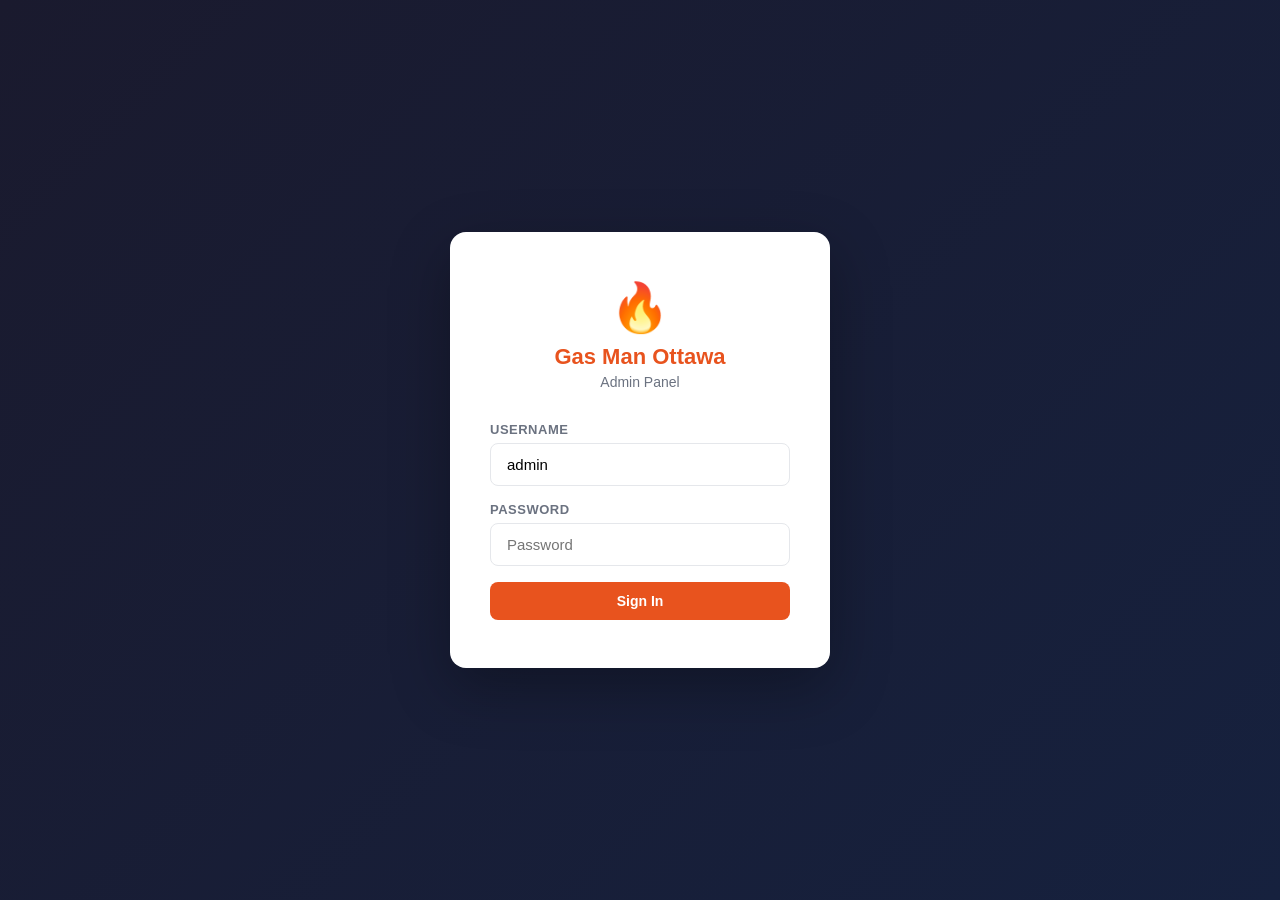
==== admin/index.html @ f8a0cac9 "Add delete button for individual conversation history entries Co-Authored-By: Claude Sonnet 4.6 <nor" ====
<!DOCTYPE html>
<html lang="en">
<head>
<meta charset="UTF-8">
<meta name="viewport" content="width=device-width, initial-scale=1.0">
<title>Gas Man Ottawa — Admin Panel</title>
<style>
  *, *::before, *::after { box-sizing: border-box; margin: 0; padding: 0; }
  :root {
    --orange: #E8531E;
    --orange-dark: #c94518;
    --bg: #f8f9fa;
    --sidebar: #1a1a2e;
    --sidebar-text: #c8c8d4;
    --white: #ffffff;
    --border: #e5e7eb;
    --text: #1a1a1a;
    --muted: #6b7280;
    --success: #22c55e;
    --danger: #ef4444;
    --warning: #f59e0b;
  }
  body { font-family: -apple-system, BlinkMacSystemFont, 'Segoe UI', Roboto, sans-serif; background: var(--bg); color: var(--text); min-height: 100vh; }

  /* Login */
  #login-screen {
    min-height: 100vh;
    display: flex;
    align-items: center;
    justify-content: center;
    background: linear-gradient(135deg, #1a1a2e 0%, #16213e 100%);
  }
  .login-box {
    background: white;
    border-radius: 16px;
    padding: 48px 40px;
    width: 380px;
    box-shadow: 0 20px 60px rgba(0,0,0,0.3);
    text-align: center;
  }
  .login-box .logo { font-size: 48px; margin-bottom: 8px; }
  .login-box h1 { font-size: 22px; font-weight: 700; color: var(--orange); margin-bottom: 4px; }
  .login-box p { color: var(--muted); font-size: 14px; margin-bottom: 32px; }
  .form-group { margin-bottom: 16px; text-align: left; }
  .form-group label { display: block; font-size: 13px; font-weight: 600; color: var(--muted); margin-bottom: 6px; text-transform: uppercase; letter-spacing: 0.5px; }
  .form-group input { width: 100%; padding: 12px 16px; border: 1.5px solid var(--border); border-radius: 8px; font-size: 15px; outline: none; transition: border-color 0.15s; }
  .form-group input:focus { border-color: var(--orange); }
  .btn { display: inline-flex; align-items: center; gap: 8px; padding: 11px 20px; border-radius: 8px; border: none; font-size: 14px; font-weight: 600; cursor: pointer; transition: background 0.15s, transform 0.1s; }
  .btn:active { transform: scale(0.97); }
  .btn-primary { background: var(--orange); color: white; }
  .btn-primary:hover { background: var(--orange-dark); }
  .btn-secondary { background: var(--bg); color: var(--text); border: 1.5px solid var(--border); }
  .btn-secondary:hover { background: var(--border); }
  .btn-danger { background: var(--danger); color: white; }
  .btn-danger:hover { background: #dc2626; }
  .btn-sm { padding: 7px 14px; font-size: 13px; }
  .btn-full { width: 100%; justify-content: center; }
  #login-error { color: var(--danger); font-size: 14px; margin-bottom: 16px; display: none; }

  /* App layout */
  #app { display: none; min-height: 100vh; }
  .layout { display: flex; min-height: 100vh; }

  /* Sidebar */
  .sidebar {
    width: 240px;
    background: var(--sidebar);
    display: flex;
    flex-direction: column;
    flex-shrink: 0;
    position: fixed;
    top: 0;
    left: 0;
    height: 100vh;
    z-index: 100;
  }
  .sidebar-logo {
    padding: 24px 20px 20px;
    border-bottom: 1px solid rgba(255,255,255,0.08);
  }
  .sidebar-logo h2 { color: var(--orange); font-size: 16px; font-weight: 700; }
  .sidebar-logo p { color: var(--sidebar-text); font-size: 12px; opacity: 0.7; margin-top: 2px; }
  .sidebar-nav { flex: 1; padding: 12px 0; overflow-y: auto; }
  .nav-item {
    display: flex;
    align-items: center;
    gap: 12px;
    padding: 12px 20px;
    color: var(--sidebar-text);
    cursor: pointer;
    transition: background 0.15s, color 0.15s;
    font-size: 14px;
    border-left: 3px solid transparent;
    position: relative;
  }
  .nav-item:hover { background: rgba(255,255,255,0.06); color: white; }
  .nav-item.active { background: rgba(232,83,30,0.15); color: white; border-left-color: var(--orange); }
  .nav-item .nav-icon { font-size: 18px; width: 20px; text-align: center; }
  .nav-badge {
    margin-left: auto;
    background: var(--danger);
    color: white;
    border-radius: 10px;
    padding: 2px 7px;
    font-size: 11px;
    font-weight: 700;
  }
  .sidebar-footer {
    padding: 16px 20px;
    border-top: 1px solid rgba(255,255,255,0.08);
  }
  .sidebar-footer button {
    background: none;
    border: 1.5px solid rgba(255,255,255,0.15);
    color: var(--sidebar-text);
    padding: 8px 16px;
    border-radius: 6px;
    cursor: pointer;
    font-size: 13px;
    width: 100%;
    transition: background 0.15s;
  }
  .sidebar-footer button:hover { background: rgba(255,255,255,0.08); }

  /* Main content */
  .main { margin-left: 240px; flex: 1; min-height: 100vh; }
  .topbar {
    background: white;
    border-bottom: 1px solid var(--border);
    padding: 0 32px;
    height: 64px;
    display: flex;
    align-items: center;
    position: sticky;
    top: 0;
    z-index: 50;
  }
  .topbar h1 { font-size: 20px; font-weight: 700; }
  .content { padding: 32px; }

  /* Cards */
  .card { background: white; border-radius: 12px; border: 1px solid var(--border); }
  .card-header { padding: 20px 24px; border-bottom: 1px solid var(--border); display: flex; align-items: center; justify-content: space-between; }
  .card-header h3 { font-size: 16px; font-weight: 700; }
  .card-body { padding: 24px; }

  /* Stats grid */
  .stats-grid { display: grid; grid-template-columns: repeat(auto-fit, minmax(180px, 1fr)); gap: 20px; margin-bottom: 32px; }
  .stat-card { background: white; border-radius: 12px; border: 1px solid var(--border); padding: 20px 24px; }
  .stat-card .stat-label { font-size: 12px; font-weight: 600; color: var(--muted); text-transform: uppercase; letter-spacing: 0.5px; }
  .stat-card .stat-value { font-size: 32px; font-weight: 800; color: var(--orange); margin: 8px 0 4px; }
  .stat-card .stat-sub { font-size: 12px; color: var(--muted); }

  /* Table */
  .table-wrap { overflow-x: auto; }
  table { width: 100%; border-collapse: collapse; font-size: 14px; }
  th { text-align: left; padding: 12px 16px; font-size: 12px; font-weight: 700; color: var(--muted); text-transform: uppercase; letter-spacing: 0.5px; border-bottom: 1px solid var(--border); background: #fafafa; }
  td { padding: 14px 16px; border-bottom: 1px solid var(--border); vertical-align: top; }
  tr:last-child td { border-bottom: none; }
  tr:hover td { background: #fafafa; }

  /* Badge */
  .badge { display: inline-block; padding: 3px 10px; border-radius: 20px; font-size: 12px; font-weight: 600; }
  .badge-new { background: #fef3c7; color: #92400e; }
  .badge-contacted { background: #dbeafe; color: #1e40af; }
  .badge-booked { background: #d1fae5; color: #065f46; }
  .badge-closed { background: #f3f4f6; color: #6b7280; }

  /* KB entries */
  .kb-grid { display: flex; flex-direction: column; gap: 12px; }
  .kb-entry {
    border: 1.5px solid var(--border);
    border-radius: 10px;
    padding: 16px 20px;
    transition: border-color 0.15s;
  }
  .kb-entry:hover { border-color: var(--orange); }
  .kb-entry-header { display: flex; align-items: center; gap: 12px; margin-bottom: 8px; }
  .kb-category { font-size: 11px; font-weight: 700; color: var(--orange); text-transform: uppercase; letter-spacing: 0.5px; background: #fff3ee; padding: 3px 9px; border-radius: 20px; }
  .kb-title { font-weight: 700; font-size: 15px; flex: 1; }
  .kb-content { font-size: 13px; color: var(--muted); line-height: 1.6; }
  .kb-actions { margin-top: 12px; display: flex; gap: 8px; }

  /* Modal */
  .modal-overlay {
    position: fixed; inset: 0;
    background: rgba(0,0,0,0.5);
    display: flex; align-items: center; justify-content: center;
    z-index: 1000;
    opacity: 0; pointer-events: none; transition: opacity 0.2s;
  }
  .modal-overlay.open { opacity: 1; pointer-events: all; }
  .modal {
    background: white;
    border-radius: 16px;
    width: 560px;
    max-width: calc(100vw - 32px);
    max-height: calc(100vh - 64px);
    overflow-y: auto;
    transform: translateY(20px) scale(0.97);
    transition: transform 0.25s cubic-bezier(0.34, 1.56, 0.64, 1);
  }
  .modal-overlay.open .modal { transform: translateY(0) scale(1); }
  .modal-header { padding: 24px 24px 0; display: flex; align-items: center; justify-content: space-between; }
  .modal-header h3 { font-size: 18px; font-weight: 700; }
  .modal-close { background: none; border: none; cursor: pointer; font-size: 24px; color: var(--muted); line-height: 1; }
  .modal-body { padding: 20px 24px 24px; }
  .form-row { margin-bottom: 20px; }
  .form-row label { display: block; font-size: 13px; font-weight: 600; color: var(--muted); margin-bottom: 6px; text-transform: uppercase; letter-spacing: 0.5px; }
  .form-row input, .form-row select, .form-row textarea {
    width: 100%;
    padding: 10px 14px;
    border: 1.5px solid var(--border);
    border-radius: 8px;
    font-size: 14px;
    outline: none;
    transition: border-color 0.15s;
    font-family: inherit;
  }
  .form-row input:focus, .form-row select:focus, .form-row textarea:focus { border-color: var(--orange); }
  .form-row textarea { resize: vertical; min-height: 120px; }
  .modal-footer { display: flex; justify-content: flex-end; gap: 10px; }

  /* Conversation detail */
  .conv-messages { display: flex; flex-direction: column; gap: 12px; }
  .conv-msg { max-width: 80%; padding: 10px 14px; border-radius: 14px; font-size: 14px; line-height: 1.5; }
  .conv-msg.user { background: var(--orange); color: white; align-self: flex-end; border-bottom-right-radius: 4px; }
  .conv-msg.assistant { background: #f4f4f5; color: #1a1a1a; align-self: flex-start; border-bottom-left-radius: 4px; }
  .conv-msg .conv-msg-time { font-size: 11px; opacity: 0.7; margin-top: 4px; }

  /* Filter bar */
  .filter-bar { display: flex; gap: 10px; align-items: center; flex-wrap: wrap; margin-bottom: 20px; }
  .filter-bar select { padding: 8px 14px; border: 1.5px solid var(--border); border-radius: 8px; font-size: 14px; outline: none; }
  .filter-bar select:focus { border-color: var(--orange); }

  /* Loading */
  .loading { display: flex; align-items: center; justify-content: center; padding: 48px; color: var(--muted); }
  .spinner { width: 28px; height: 28px; border: 3px solid var(--border); border-top-color: var(--orange); border-radius: 50%; animation: spin 0.7s linear infinite; margin-right: 12px; }
  @keyframes spin { to { transform: rotate(360deg); } }

  /* Empty state */
  .empty { text-align: center; padding: 48px 24px; color: var(--muted); }
  .empty .empty-icon { font-size: 40px; margin-bottom: 12px; }
  .empty p { font-size: 14px; }

  /* AI Instructions editor */
  #instructions-editor { width: 100%; min-height: 400px; font-family: 'Courier New', monospace; font-size: 13px; line-height: 1.6; resize: vertical; }

  /* Search */
  .search-input { padding: 9px 14px; border: 1.5px solid var(--border); border-radius: 8px; font-size: 14px; outline: none; width: 260px; }
  .search-input:focus { border-color: var(--orange); }

  /* Toast */
  #toast {
    position: fixed; bottom: 24px; left: 50%; transform: translateX(-50%) translateY(80px);
    background: #1a1a1a; color: white;
    padding: 12px 24px; border-radius: 8px;
    font-size: 14px; font-weight: 500;
    transition: transform 0.3s ease, opacity 0.3s;
    z-index: 9999;
    opacity: 0;
  }
  #toast.show { transform: translateX(-50%) translateY(0); opacity: 1; }
  #toast.success { background: #16a34a; }
  #toast.error { background: var(--danger); }

  /* Pagination */
  .pagination { display: flex; gap: 8px; align-items: center; justify-content: center; margin-top: 20px; }
  .pagination button { padding: 7px 14px; border: 1.5px solid var(--border); background: white; border-radius: 6px; cursor: pointer; font-size: 13px; }
  .pagination button:disabled { opacity: 0.4; cursor: default; }
  .pagination button.current { background: var(--orange); color: white; border-color: var(--orange); }
  .pagination span { font-size: 13px; color: var(--muted); }
</style>
</head>
<body>

<!-- Login -->
<div id="login-screen">
  <div class="login-box">
    <div class="logo">🔥</div>
    <h1>Gas Man Ottawa</h1>
    <p>Admin Panel</p>
    <div id="login-error">Invalid username or password</div>
    <div class="form-group">
      <label>Username</label>
      <input type="text" id="login-username" value="admin" autocomplete="username">
    </div>
    <div class="form-group">
      <label>Password</label>
      <input type="password" id="login-password" placeholder="Password" autocomplete="current-password">
    </div>
    <button class="btn btn-primary btn-full" onclick="doLogin()">Sign In</button>
  </div>
</div>

<!-- App -->
<div id="app">
  <div class="layout">
    <!-- Sidebar -->
    <nav class="sidebar">
      <div class="sidebar-logo">
        <h2>🔥 Gas Man Ottawa</h2>
        <p>Admin Panel</p>
      </div>
      <div class="sidebar-nav">
        <div class="nav-item active" data-section="dashboard" onclick="navigate('dashboard')">
          <span class="nav-icon">📊</span> Dashboard
        </div>
        <div class="nav-item" data-section="knowledge" onclick="navigate('knowledge')">
          <span class="nav-icon">📚</span> Knowledge Base
        </div>
        <div class="nav-item" data-section="instructions" onclick="navigate('instructions')">
          <span class="nav-icon">🤖</span> AI Instructions
        </div>
        <div class="nav-item" data-section="conversations" onclick="navigate('conversations')">
          <span class="nav-icon">💬</span> Conversations
        </div>
        <div class="nav-item" data-section="leads" onclick="navigate('leads')">
          <span class="nav-icon">👤</span> Leads
          <span class="nav-badge" id="leads-badge" style="display:none">0</span>
        </div>
      </div>
      <div class="sidebar-footer">
        <button onclick="doLogout()">Sign Out</button>
      </div>
    </nav>

    <!-- Main -->
    <div class="main">
      <div class="topbar">
        <h1 id="page-title">Dashboard</h1>
      </div>
      <div class="content" id="main-content">
        <div class="loading"><div class="spinner"></div> Loading...</div>
      </div>
    </div>
  </div>
</div>

<!-- Modal -->
<div class="modal-overlay" id="modal-overlay" onclick="closeModalOnOverlay(event)">
  <div class="modal" id="modal">
    <div class="modal-header">
      <h3 id="modal-title">Modal</h3>
      <button class="modal-close" onclick="closeModal()">×</button>
    </div>
    <div class="modal-body" id="modal-body"></div>
  </div>
</div>

<!-- Toast -->
<div id="toast"></div>

<script>
var API = '';  // same origin
var token = localStorage.getItem('gasman_token');
var currentSection = 'dashboard';
var currentPage = { conversations: 1, leads: 1 };

// ── Auth ──────────────────────────────────────────────────────────────────────

function doLogin() {
  var u = document.getElementById('login-username').value.trim();
  var p = document.getElementById('login-password').value;
  fetch(API + '/api/admin/login', {
    method: 'POST',
    headers: { 'Content-Type': 'application/json' },
    body: JSON.stringify({ username: u, password: p }),
  })
  .then(function(r) {
    if (!r.ok) throw new Error('bad');
    return r.json();
  })
  .then(function(d) {
    token = d.token;
    localStorage.setItem('gasman_token', token);
    showApp();
  })
  .catch(function() {
    document.getElementById('login-error').style.display = 'block';
  });
}

function doLogout() {
  token = null;
  localStorage.removeItem('gasman_token');
  document.getElementById('app').style.display = 'none';
  document.getElementById('login-screen').style.display = 'flex';
}

// ── API helpers ───────────────────────────────────────────────────────────────

function api(method, path, body) {
  return fetch(API + path, {
    method: method,
    headers: {
      'Content-Type': 'application/json',
      'Authorization': 'Bearer ' + token,
    },
    body: body ? JSON.stringify(body) : undefined,
  }).then(function(r) {
    if (r.status === 401) { doLogout(); throw new Error('Unauthorized'); }
    if (!r.ok) throw new Error('Request failed');
    return r.json();
  });
}

// ── Navigation ────────────────────────────────────────────────────────────────

function navigate(section) {
  currentSection = section;
  document.querySelectorAll('.nav-item').forEach(function(el) {
    el.classList.toggle('active', el.dataset.section === section);
  });
  var titles = {
    dashboard: 'Dashboard',
    knowledge: 'Knowledge Base',
    instructions: 'AI Instructions',
    conversations: 'Conversations',
    leads: 'Leads',
  };
  document.getElementById('page-title').textContent = titles[section] || section;
  var content = document.getElementById('main-content');
  content.innerHTML = '<div class="loading"><div class="spinner"></div> Loading...</div>';
  if (section === 'dashboard') loadDashboard();
  else if (section === 'knowledge') loadKnowledge();
  else if (section === 'instructions') loadInstructions();
  else if (section === 'conversations') loadConversations(1);
  else if (section === 'leads') loadLeads(1);
}

function showApp() {
  document.getElementById('login-screen').style.display = 'none';
  document.getElementById('app').style.display = 'block';
  loadUncontactedBadge();
  navigate('dashboard');
}

function loadUncontactedBadge() {
  api('GET', '/api/admin/stats').then(function(d) {
    var badge = document.getElementById('leads-badge');
    if (d.uncontacted_leads > 0) {
      badge.textContent = d.uncontacted_leads;
      badge.style.display = 'inline-block';
    } else {
      badge.style.display = 'none';
    }
  }).catch(function() {});
}

// ── Dashboard ─────────────────────────────────────────────────────────────────

function loadDashboard() {
  api('GET', '/api/admin/stats').then(function(d) {
    var content = document.getElementById('main-content');
    content.innerHTML = [
      '<div class="stats-grid">',
        statCard('💬', 'Total Conversations', d.total_conversations, "Today: " + d.today_conversations),
        statCard('👤', 'Total Leads', d.total_leads, "This week: " + d.this_week_leads),
        statCard('🔔', 'Uncontacted Leads', d.uncontacted_leads, 'Need follow-up'),
        statCard('📚', 'Knowledge Entries', d.knowledge_base_count, 'In knowledge base'),
        statCard('📅', 'This Month Leads', d.this_month_leads, 'Last 30 days'),
        statCard('💬', 'Today Conversations', d.today_conversations, 'Since midnight'),
      '</div>',
      '<div style="display:grid;grid-template-columns:1fr 1fr;gap:20px">',
        '<div class="card">',
          '<div class="card-header"><h3>Quick Actions</h3></div>',
          '<div class="card-body" style="display:flex;flex-direction:column;gap:12px">',
            '<button class="btn btn-primary" onclick="navigate(\'knowledge\')">📚 Manage Knowledge Base</button>',
            '<button class="btn btn-secondary" onclick="navigate(\'instructions\')">🤖 Edit AI Instructions</button>',
            '<button class="btn btn-secondary" onclick="navigate(\'leads\')">👤 View Leads</button>',
            '<button class="btn btn-secondary" onclick="window.open(\'/demo\',\'_blank\')">🔗 Open Chat Demo</button>',
          '</div>',
        '</div>',
        '<div class="card">',
          '<div class="card-header"><h3>Embed Widget</h3></div>',
          '<div class="card-body">',
            '<p style="font-size:13px;color:#6b7280;margin-bottom:12px">Add this to any page to embed the chat widget:</p>',
            '<code style="display:block;background:#f4f4f5;padding:12px;border-radius:8px;font-size:12px;word-break:break-all;">&lt;script src="' + location.origin + '/widget/gasman-chat.js"&gt;&lt;/script&gt;</code>',
            '<button class="btn btn-sm btn-secondary" style="margin-top:12px" onclick="copyEmbed()">📋 Copy</button>',
          '</div>',
        '</div>',
      '</div>',
    ].join('');
  }).catch(function() {
    document.getElementById('main-content').innerHTML = '<div class="empty"><div class="empty-icon">⚠️</div><p>Failed to load stats.</p></div>';
  });
}

function statCard(icon, label, value, sub) {
  return '<div class="stat-card"><div class="stat-label">' + icon + ' ' + label + '</div><div class="stat-value">' + value + '</div><div class="stat-sub">' + sub + '</div></div>';
}

function copyEmbed() {
  var code = '<script src="' + location.origin + '/widget/gasman-chat.js"><\/script>';
  navigator.clipboard.writeText(code).then(function() { toast('Copied!', 'success'); });
}

// ── Knowledge Base ────────────────────────────────────────────────────────────

var kbEntries = [];
var kbFilter = '';

function loadKnowledge() {
  api('GET', '/api/admin/knowledge-base').then(function(entries) {
    kbEntries = entries;
    renderKnowledge();
  }).catch(function() {
    document.getElementById('main-content').innerHTML = '<div class="empty"><div class="empty-icon">⚠️</div><p>Failed to load knowledge base.</p></div>';
  });
}

function renderKnowledge() {
  var filtered = kbEntries.filter(function(e) {
    if (!kbFilter) return true;
    var q = kbFilter.toLowerCase();
    return e.title.toLowerCase().includes(q) || e.content.toLowerCase().includes(q) || e.category.toLowerCase().includes(q);
  });

  var categories = {};
  filtered.forEach(function(e) {
    if (!categories[e.category]) categories[e.category] = [];
    categories[e.category].push(e);
  });

  var html = [
    '<div style="display:flex;justify-content:space-between;align-items:center;margin-bottom:24px">',
      '<div style="display:flex;gap:12px;align-items:center">',
        '<input class="search-input" placeholder="Search entries..." oninput="filterKB(this.value)" value="' + esc(kbFilter) + '">',
        '<span style="font-size:13px;color:#6b7280">' + filtered.length + ' entries</span>',
      '</div>',
      '<button class="btn btn-primary" onclick="openAddEntry()">+ Add Entry</button>',
    '</div>',
  ];

  if (filtered.length === 0) {
    html.push('<div class="empty"><div class="empty-icon">📭</div><p>No entries found.</p></div>');
  } else {
    Object.keys(categories).sort().forEach(function(cat) {
      html.push('<h3 style="font-size:14px;font-weight:700;color:#6b7280;text-transform:uppercase;letter-spacing:0.5px;margin:24px 0 12px">' + esc(cat) + ' (' + categories[cat].length + ')</h3>');
      html.push('<div class="kb-grid">');
      categories[cat].forEach(function(e) {
        html.push([
          '<div class="kb-entry" id="kb-' + e.id + '">',
            '<div class="kb-entry-header">',
              '<span class="kb-category">' + esc(e.category) + '</span>',
              '<span class="kb-title">' + esc(e.title) + '</span>',
            '</div>',
            '<div class="kb-content">' + esc(e.content).substring(0, 200) + (e.content.length > 200 ? '...' : '') + '</div>',
            '<div class="kb-actions">',
              '<button class="btn btn-sm btn-secondary" onclick="openEditEntry(' + JSON.stringify(e.id) + ')">✏️ Edit</button>',
              '<button class="btn btn-sm btn-danger" onclick="confirmDeleteEntry(' + JSON.stringify(e.id) + ', ' + JSON.stringify(e.title) + ')">🗑️ Delete</button>',
            '</div>',
          '</div>',
        ].join(''));
      });
      html.push('</div>');
    });
  }

  document.getElementById('main-content').innerHTML = html.join('');
}

function filterKB(val) {
  kbFilter = val;
  renderKnowledge();
}

function openAddEntry() {
  document.getElementById('modal-title').textContent = 'Add Knowledge Entry';
  document.getElementById('modal-body').innerHTML = kbForm({}, false);
  openModal();
}

function openEditEntry(id) {
  var entry = kbEntries.find(function(e) { return e.id === id; });
  if (!entry) return;
  document.getElementById('modal-title').textContent = 'Edit Knowledge Entry';
  document.getElementById('modal-body').innerHTML = kbForm(entry, true);
  openModal();
}

function kbForm(entry, isEdit) {
  var categories = ['Company Info','Service Areas','Furnaces','Air Conditioning','Heat Pumps','Water Heaters','Gas Piping','Gas Fireplaces','Smart Thermostats','Ventilation','Maintenance','Commercial','Emergency Procedures'];
  var catOptions = categories.map(function(c) {
    return '<option value="' + esc(c) + '"' + (entry.category === c ? ' selected' : '') + '>' + esc(c) + '</option>';
  }).join('');
  return [
    '<div class="form-row">',
      '<label>Category</label>',
      '<select id="kb-cat"><option value="">Select category...</option>' + catOptions + '</select>',
    '</div>',
    '<div class="form-row">',
      '<label>Title</label>',
      '<input type="text" id="kb-title" value="' + esc(entry.title || '') + '" placeholder="e.g. Furnace Installation Details">',
    '</div>',
    '<div class="form-row">',
      '<label>Content</label>',
      '<textarea id="kb-content" style="min-height:160px">' + esc(entry.content || '') + '</textarea>',
    '</div>',
    '<div class="modal-footer">',
      '<button class="btn btn-secondary" onclick="closeModal()">Cancel</button>',
      '<button class="btn btn-primary" onclick="saveKBEntry(' + (isEdit ? JSON.stringify(entry.id) : 'null') + ')">',
        isEdit ? 'Save Changes' : 'Add Entry',
      '</button>',
    '</div>',
  ].join('');
}

function saveKBEntry(id) {
  var category = document.getElementById('kb-cat').value.trim();
  var title = document.getElementById('kb-title').value.trim();
  var content = document.getElementById('kb-content').value.trim();
  if (!category || !title || !content) { toast('Please fill in all fields', 'error'); return; }

  var method = id ? 'PUT' : 'POST';
  var path = id ? '/api/admin/knowledge-base/' + id : '/api/admin/knowledge-base';

  api(method, path, { category: category, title: title, content: content })
    .then(function() {
      closeModal();
      toast(id ? 'Entry updated!' : 'Entry added!', 'success');
      loadKnowledge();
    })
    .catch(function() { toast('Failed to save entry', 'error'); });
}

function confirmDeleteEntry(id, title) {
  document.getElementById('modal-title').textContent = 'Delete Entry?';
  document.getElementById('modal-body').innerHTML = [
    '<p style="margin-bottom:24px">Are you sure you want to delete <strong>' + esc(title) + '</strong>? This will remove it from the knowledge base and Pinecone permanently.</p>',
    '<div class="modal-footer">',
      '<button class="btn btn-secondary" onclick="closeModal()">Cancel</button>',
      '<button class="btn btn-danger" onclick="deleteEntry(' + JSON.stringify(id) + ')">Delete</button>',
    '</div>',
  ].join('');
  openModal();
}

function deleteEntry(id) {
  api('DELETE', '/api/admin/knowledge-base/' + id)
    .then(function() {
      closeModal();
      toast('Entry deleted', 'success');
      loadKnowledge();
    })
    .catch(function() { toast('Failed to delete entry', 'error'); });
}

// ── AI Instructions ───────────────────────────────────────────────────────────

function loadInstructions() {
  api('GET', '/api/admin/instructions').then(function(d) {
    var updatedStr = d.updated_at ? new Date(d.updated_at).toLocaleString() : 'Never saved';
    document.getElementById('main-content').innerHTML = [
      '<div class="card">',
        '<div class="card-header">',
          '<div>',
            '<h3>System Prompt / AI Instructions</h3>',
            '<p style="font-size:12px;color:#6b7280;margin-top:4px">Last updated: ' + updatedStr + '</p>',
          '</div>',
          '<button class="btn btn-primary" onclick="saveInstructions()">💾 Save</button>',
        '</div>',
        '<div class="card-body">',
          '<p style="font-size:13px;color:#6b7280;margin-bottom:16px">This is the system prompt loaded on every chat request. It defines the bot\'s personality, rules, and behavior. Edit carefully — changes take effect immediately.</p>',
          '<textarea id="instructions-editor" class="form-row" style="width:100%;min-height:500px;font-family:monospace;font-size:13px;line-height:1.6;padding:16px;border:1.5px solid #e5e7eb;border-radius:8px;resize:vertical">' + esc(d.instructions) + '</textarea>',
        '</div>',
      '</div>',
    ].join('');
  }).catch(function() {
    document.getElementById('main-content').innerHTML = '<div class="empty"><div class="empty-icon">⚠️</div><p>Failed to load instructions.</p></div>';
  });
}

function saveInstructions() {
  var text = document.getElementById('instructions-editor').value.trim();
  if (!text) { toast('Instructions cannot be empty', 'error'); return; }
  api('PUT', '/api/admin/instructions', { instructions: text })
    .then(function() { toast('Instructions saved!', 'success'); loadInstructions(); })
    .catch(function() { toast('Failed to save', 'error'); });
}

// ── Conversations ─────────────────────────────────────────────────────────────

function loadConversations(page) {
  currentPage.conversations = page;
  api('GET', '/api/admin/conversations?page=' + page + '&limit=20').then(function(d) {
    var html = [
      '<div class="filter-bar" style="justify-content:flex-end">',
        '<span style="font-size:13px;color:#6b7280">' + d.total + ' total conversations</span>',
      '</div>',
      '<div class="card">',
        '<div class="table-wrap">',
          '<table>',
            '<thead><tr><th>Started</th><th>Preview</th><th>Messages</th><th>Flagged</th><th>Actions</th></tr></thead>',
            '<tbody>',
    ];
    if (d.conversations.length === 0) {
      html.push('<tr><td colspan="5"><div class="empty"><div class="empty-icon">💬</div><p>No conversations yet.</p></div></td></tr>');
    }
    d.conversations.forEach(function(c) {
      html.push([
        '<tr>',
          '<td style="white-space:nowrap;font-size:13px">' + new Date(c.started_at).toLocaleString() + '</td>',
          '<td style="max-width:300px;font-size:13px">' + esc(c.preview || '(empty)') + '</td>',
          '<td>' + c.message_count + '</td>',
          '<td>' + (c.flagged ? '⭐' : '') + '</td>',
          '<td style="white-space:nowrap">',
            '<button class="btn btn-sm btn-secondary" style="margin-right:6px" onclick="viewConversation(' + JSON.stringify(c.id) + ')">View</button>',
            '<button class="btn btn-sm btn-danger" onclick="confirmDeleteConversation(' + JSON.stringify(c.id) + ')">Delete</button>',
          '</td>',
        '</tr>',
      ].join(''));
    });
    html.push('</tbody></table></div></div>');

    var totalPages = Math.ceil(d.total / 20);
    if (totalPages > 1) {
      html.push(pagination(page, totalPages, 'loadConversations'));
    }

    document.getElementById('main-content').innerHTML = html.join('');
  }).catch(function() {
    document.getElementById('main-content').innerHTML = '<div class="empty"><div class="empty-icon">⚠️</div><p>Failed to load conversations.</p></div>';
  });
}

function viewConversation(id) {
  api('GET', '/api/admin/conversations/' + id).then(function(c) {
    var msgsHtml = c.messages.map(function(m) {
      return '<div class="conv-msg ' + m.role + '">' + esc(m.content).replace(/\n/g, '<br>') + '<div class="conv-msg-time">' + new Date(m.timestamp).toLocaleTimeString() + '</div></div>';
    }).join('');

    document.getElementById('modal-title').textContent = 'Conversation';
    document.getElementById('modal-body').innerHTML = [
      '<div style="font-size:12px;color:#6b7280;margin-bottom:16px">',
        'Started: ' + new Date(c.started_at).toLocaleString() + ' · ' + c.message_count + ' messages',
      '</div>',
      '<div class="conv-messages" style="max-height:400px;overflow-y:auto;padding:8px 0">' + (msgsHtml || '<p style="color:#6b7280">Empty conversation</p>') + '</div>',
      '<div class="modal-footer" style="margin-top:16px">',
        '<button class="btn btn-secondary" onclick="toggleFlag(' + JSON.stringify(c.id) + ')">',
          c.flagged ? '⭐ Unflag' : '☆ Flag',
        '</button>',
        '<button class="btn btn-secondary" onclick="closeModal()">Close</button>',
      '</div>',
    ].join('');
    openModal();
  }).catch(function() { toast('Failed to load conversation', 'error'); });
}

function toggleFlag(id) {
  api('PUT', '/api/admin/conversations/' + id + '/flag')
    .then(function() { closeModal(); toast('Updated!', 'success'); loadConversations(currentPage.conversations); })
    .catch(function() { toast('Failed', 'error'); });
}

function confirmDeleteConversation(id) {
  document.getElementById('modal-title').textContent = 'Delete Conversation?';
  document.getElementById('modal-body').innerHTML = [
    '<p style="margin-bottom:24px">Are you sure you want to permanently delete this conversation and all its messages? This cannot be undone.</p>',
    '<div class="modal-footer">',
      '<button class="btn btn-secondary" onclick="closeModal()">Cancel</button>',
      '<button class="btn btn-danger" onclick="deleteConversation(' + JSON.stringify(id) + ')">Delete</button>',
    '</div>',
  ].join('');
  openModal();
}

function deleteConversation(id) {
  api('DELETE', '/api/admin/conversations/' + id)
    .then(function() { closeModal(); toast('Conversation deleted', 'success'); loadConversations(currentPage.conversations); })
    .catch(function() { toast('Failed to delete', 'error'); });
}

// ── Leads ─────────────────────────────────────────────────────────────────────

var leadsStatusFilter = '';

function loadLeads(page) {
  currentPage.leads = page;
  var qs = '?page=' + page + '&limit=20' + (leadsStatusFilter ? '&status=' + leadsStatusFilter : '');
  api('GET', '/api/admin/leads' + qs).then(function(d) {
    var html = [
      '<div class="filter-bar">',
        '<select onchange="filterLeads(this.value)">',
          '<option value="">All Statuses</option>',
          ['new','contacted','booked','closed'].map(function(s) {
            return '<option value="' + s + '"' + (leadsStatusFilter === s ? ' selected' : '') + '>' + s.charAt(0).toUpperCase() + s.slice(1) + '</option>';
          }).join(''),
        '</select>',
        '<span style="font-size:13px;color:#6b7280">' + d.total + ' leads</span>',
      '</div>',
      '<div class="card">',
        '<div class="table-wrap">',
          '<table>',
            '<thead><tr><th>Name</th><th>Phone</th><th>Service</th><th>Status</th><th>Date</th><th>Actions</th></tr></thead>',
            '<tbody>',
    ];
    if (d.leads.length === 0) {
      html.push('<tr><td colspan="6"><div class="empty"><div class="empty-icon">👤</div><p>No leads yet.</p></div></td></tr>');
    }
    d.leads.forEach(function(l) {
      html.push([
        '<tr>',
          '<td><strong>' + esc(l.name) + '</strong>' + (l.email ? '<br><span style="font-size:12px;color:#6b7280">' + esc(l.email) + '</span>' : '') + '</td>',
          '<td><a href="tel:' + esc(l.phone) + '" style="color:var(--orange)">' + esc(l.phone) + '</a></td>',
          '<td style="font-size:13px">' + esc(l.service_needed || '—') + '</td>',
          '<td><span class="badge badge-' + l.status + '">' + l.status + '</span></td>',
          '<td style="font-size:12px;white-space:nowrap">' + new Date(l.created_at).toLocaleDateString() + '</td>',
          '<td>',
            '<select style="padding:5px 8px;border:1.5px solid #e5e7eb;border-radius:6px;font-size:12px" onchange="updateLeadStatus(' + l.id + ', this.value)">',
              ['new','contacted','booked','closed'].map(function(s) {
                return '<option value="' + s + '"' + (l.status === s ? ' selected' : '') + '>' + s + '</option>';
              }).join(''),
            '</select>',
          '</td>',
        '</tr>',
      ].join(''));
    });
    html.push('</tbody></table></div></div>');

    var totalPages = Math.ceil(d.total / 20);
    if (totalPages > 1) html.push(pagination(page, totalPages, 'loadLeads'));

    document.getElementById('main-content').innerHTML = html.join('');
  }).catch(function() {
    document.getElementById('main-content').innerHTML = '<div class="empty"><div class="empty-icon">⚠️</div><p>Failed to load leads.</p></div>';
  });
}

function filterLeads(status) {
  leadsStatusFilter = status;
  loadLeads(1);
}

function updateLeadStatus(id, status) {
  api('PUT', '/api/admin/leads/' + id, { status: status })
    .then(function() { toast('Status updated', 'success'); loadUncontactedBadge(); })
    .catch(function() { toast('Failed to update', 'error'); });
}

// ── UI Helpers ────────────────────────────────────────────────────────────────

function openModal() {
  document.getElementById('modal-overlay').classList.add('open');
}

function closeModal() {
  document.getElementById('modal-overlay').classList.remove('open');
}

function closeModalOnOverlay(e) {
  if (e.target === document.getElementById('modal-overlay')) closeModal();
}

function pagination(current, total, fn) {
  var html = ['<div class="pagination">'];
  html.push('<button ' + (current <= 1 ? 'disabled' : '') + ' onclick="' + fn + '(' + (current - 1) + ')">← Prev</button>');
  html.push('<span>Page ' + current + ' of ' + total + '</span>');
  html.push('<button ' + (current >= total ? 'disabled' : '') + ' onclick="' + fn + '(' + (current + 1) + ')">Next →</button>');
  html.push('</div>');
  return html.join('');
}

function toast(msg, type) {
  var el = document.getElementById('toast');
  el.textContent = msg;
  el.className = 'show ' + (type || '');
  setTimeout(function() { el.className = ''; }, 3000);
}

function esc(str) {
  return String(str || '').replace(/&/g,'&amp;').replace(/</g,'&lt;').replace(/>/g,'&gt;').replace(/"/g,'&quot;');
}

// ── Boot ──────────────────────────────────────────────────────────────────────

document.addEventListener('keydown', function(e) {
  if (e.key === 'Escape') closeModal();
});

document.getElementById('login-password').addEventListener('keydown', function(e) {
  if (e.key === 'Enter') doLogin();
});

if (token) {
  showApp();
} else {
  document.getElementById('login-screen').style.display = 'flex';
}
</script>
</body>
</html>
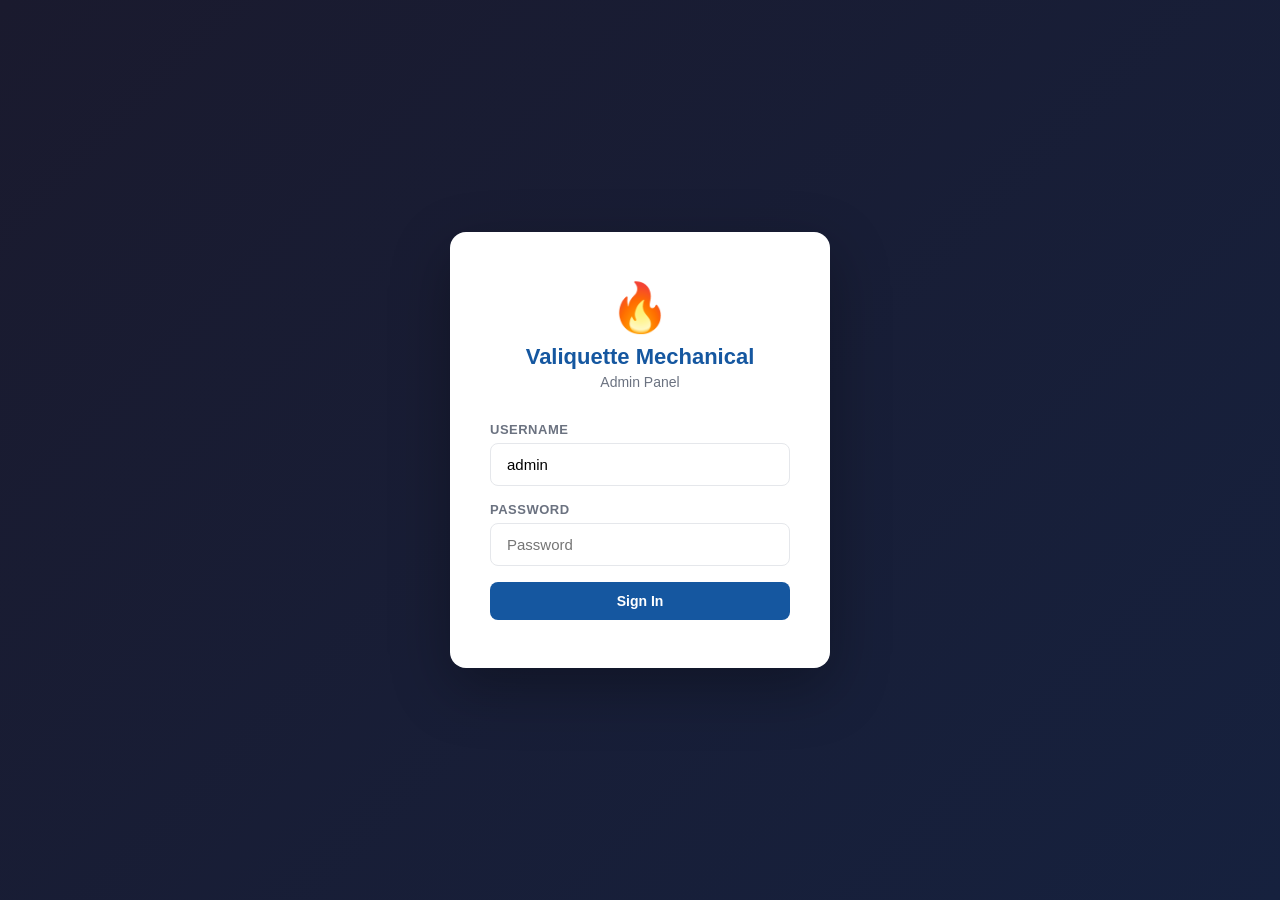
==== commit b109d1e9: "Repurpose from Gas Man Ottawa to Valiquette Mechanical - Rebrand all UI: blue (#1557A0) replacing or" ====
--- a/admin/index.html
+++ b/admin/index.html
@@ -3,12 +3,12 @@
 <head>
 <meta charset="UTF-8">
 <meta name="viewport" content="width=device-width, initial-scale=1.0">
-<title>Gas Man Ottawa — Admin Panel</title>
+<title>Valiquette Mechanical — Admin Panel</title>
 <style>
   *, *::before, *::after { box-sizing: border-box; margin: 0; padding: 0; }
   :root {
-    --orange: #E8531E;
-    --orange-dark: #c94518;
+    --blue: #1557A0;
+    --blue-dark: #0e3d7a;
     --bg: #f8f9fa;
     --sidebar: #1a1a2e;
     --sidebar-text: #c8c8d4;
@@ -39,16 +39,16 @@
     text-align: center;
   }
   .login-box .logo { font-size: 48px; margin-bottom: 8px; }
-  .login-box h1 { font-size: 22px; font-weight: 700; color: var(--orange); margin-bottom: 4px; }
+  .login-box h1 { font-size: 22px; font-weight: 700; color: var(--blue); margin-bottom: 4px; }
   .login-box p { color: var(--muted); font-size: 14px; margin-bottom: 32px; }
   .form-group { margin-bottom: 16px; text-align: left; }
   .form-group label { display: block; font-size: 13px; font-weight: 600; color: var(--muted); margin-bottom: 6px; text-transform: uppercase; letter-spacing: 0.5px; }
   .form-group input { width: 100%; padding: 12px 16px; border: 1.5px solid var(--border); border-radius: 8px; font-size: 15px; outline: none; transition: border-color 0.15s; }
-  .form-group input:focus { border-color: var(--orange); }
+  .form-group input:focus { border-color: var(--blue); }
   .btn { display: inline-flex; align-items: center; gap: 8px; padding: 11px 20px; border-radius: 8px; border: none; font-size: 14px; font-weight: 600; cursor: pointer; transition: background 0.15s, transform 0.1s; }
   .btn:active { transform: scale(0.97); }
-  .btn-primary { background: var(--orange); color: white; }
-  .btn-primary:hover { background: var(--orange-dark); }
+  .btn-primary { background: var(--blue); color: white; }
+  .btn-primary:hover { background: var(--blue-dark); }
   .btn-secondary { background: var(--bg); color: var(--text); border: 1.5px solid var(--border); }
   .btn-secondary:hover { background: var(--border); }
   .btn-danger { background: var(--danger); color: white; }
@@ -78,7 +78,7 @@
     padding: 24px 20px 20px;
     border-bottom: 1px solid rgba(255,255,255,0.08);
   }
-  .sidebar-logo h2 { color: var(--orange); font-size: 16px; font-weight: 700; }
+  .sidebar-logo h2 { color: var(--blue); font-size: 16px; font-weight: 700; }
   .sidebar-logo p { color: var(--sidebar-text); font-size: 12px; opacity: 0.7; margin-top: 2px; }
   .sidebar-nav { flex: 1; padding: 12px 0; overflow-y: auto; }
   .nav-item {
@@ -94,7 +94,7 @@
     position: relative;
   }
   .nav-item:hover { background: rgba(255,255,255,0.06); color: white; }
-  .nav-item.active { background: rgba(232,83,30,0.15); color: white; border-left-color: var(--orange); }
+  .nav-item.active { background: rgba(21,87,160,0.15); color: white; border-left-color: var(--blue); }
   .nav-item .nav-icon { font-size: 18px; width: 20px; text-align: center; }
   .nav-badge {
     margin-left: auto;
@@ -148,7 +148,7 @@
   .stats-grid { display: grid; grid-template-columns: repeat(auto-fit, minmax(180px, 1fr)); gap: 20px; margin-bottom: 32px; }
   .stat-card { background: white; border-radius: 12px; border: 1px solid var(--border); padding: 20px 24px; }
   .stat-card .stat-label { font-size: 12px; font-weight: 600; color: var(--muted); text-transform: uppercase; letter-spacing: 0.5px; }
-  .stat-card .stat-value { font-size: 32px; font-weight: 800; color: var(--orange); margin: 8px 0 4px; }
+  .stat-card .stat-value { font-size: 32px; font-weight: 800; color: var(--blue); margin: 8px 0 4px; }
   .stat-card .stat-sub { font-size: 12px; color: var(--muted); }
 
   /* Table */
@@ -174,9 +174,9 @@
     padding: 16px 20px;
     transition: border-color 0.15s;
   }
-  .kb-entry:hover { border-color: var(--orange); }
+  .kb-entry:hover { border-color: var(--blue); }
   .kb-entry-header { display: flex; align-items: center; gap: 12px; margin-bottom: 8px; }
-  .kb-category { font-size: 11px; font-weight: 700; color: var(--orange); text-transform: uppercase; letter-spacing: 0.5px; background: #fff3ee; padding: 3px 9px; border-radius: 20px; }
+  .kb-category { font-size: 11px; font-weight: 700; color: var(--blue); text-transform: uppercase; letter-spacing: 0.5px; background: #eff6ff; padding: 3px 9px; border-radius: 20px; }
   .kb-title { font-weight: 700; font-size: 15px; flex: 1; }
   .kb-content { font-size: 13px; color: var(--muted); line-height: 1.6; }
   .kb-actions { margin-top: 12px; display: flex; gap: 8px; }
@@ -217,25 +217,25 @@
     transition: border-color 0.15s;
     font-family: inherit;
   }
-  .form-row input:focus, .form-row select:focus, .form-row textarea:focus { border-color: var(--orange); }
+  .form-row input:focus, .form-row select:focus, .form-row textarea:focus { border-color: var(--blue); }
   .form-row textarea { resize: vertical; min-height: 120px; }
   .modal-footer { display: flex; justify-content: flex-end; gap: 10px; }
 
   /* Conversation detail */
   .conv-messages { display: flex; flex-direction: column; gap: 12px; }
   .conv-msg { max-width: 80%; padding: 10px 14px; border-radius: 14px; font-size: 14px; line-height: 1.5; }
-  .conv-msg.user { background: var(--orange); color: white; align-self: flex-end; border-bottom-right-radius: 4px; }
+  .conv-msg.user { background: var(--blue); color: white; align-self: flex-end; border-bottom-right-radius: 4px; }
   .conv-msg.assistant { background: #f4f4f5; color: #1a1a1a; align-self: flex-start; border-bottom-left-radius: 4px; }
   .conv-msg .conv-msg-time { font-size: 11px; opacity: 0.7; margin-top: 4px; }
 
   /* Filter bar */
   .filter-bar { display: flex; gap: 10px; align-items: center; flex-wrap: wrap; margin-bottom: 20px; }
   .filter-bar select { padding: 8px 14px; border: 1.5px solid var(--border); border-radius: 8px; font-size: 14px; outline: none; }
-  .filter-bar select:focus { border-color: var(--orange); }
+  .filter-bar select:focus { border-color: var(--blue); }
 
   /* Loading */
   .loading { display: flex; align-items: center; justify-content: center; padding: 48px; color: var(--muted); }
-  .spinner { width: 28px; height: 28px; border: 3px solid var(--border); border-top-color: var(--orange); border-radius: 50%; animation: spin 0.7s linear infinite; margin-right: 12px; }
+  .spinner { width: 28px; height: 28px; border: 3px solid var(--border); border-top-color: var(--blue); border-radius: 50%; animation: spin 0.7s linear infinite; margin-right: 12px; }
   @keyframes spin { to { transform: rotate(360deg); } }
 
   /* Empty state */
@@ -248,7 +248,7 @@
 
   /* Search */
   .search-input { padding: 9px 14px; border: 1.5px solid var(--border); border-radius: 8px; font-size: 14px; outline: none; width: 260px; }
-  .search-input:focus { border-color: var(--orange); }
+  .search-input:focus { border-color: var(--blue); }
 
   /* Toast */
   #toast {
@@ -268,7 +268,7 @@
   .pagination { display: flex; gap: 8px; align-items: center; justify-content: center; margin-top: 20px; }
   .pagination button { padding: 7px 14px; border: 1.5px solid var(--border); background: white; border-radius: 6px; cursor: pointer; font-size: 13px; }
   .pagination button:disabled { opacity: 0.4; cursor: default; }
-  .pagination button.current { background: var(--orange); color: white; border-color: var(--orange); }
+  .pagination button.current { background: var(--blue); color: white; border-color: var(--blue); }
   .pagination span { font-size: 13px; color: var(--muted); }
 </style>
 </head>
@@ -278,7 +278,7 @@
 <div id="login-screen">
   <div class="login-box">
     <div class="logo">🔥</div>
-    <h1>Gas Man Ottawa</h1>
+    <h1>Valiquette Mechanical</h1>
     <p>Admin Panel</p>
     <div id="login-error">Invalid username or password</div>
     <div class="form-group">
@@ -299,7 +299,7 @@
     <!-- Sidebar -->
     <nav class="sidebar">
       <div class="sidebar-logo">
-        <h2>🔥 Gas Man Ottawa</h2>
+        <h2>🔧 Valiquette Mechanical</h2>
         <p>Admin Panel</p>
       </div>
       <div class="sidebar-nav">
@@ -353,7 +353,7 @@
 
 <script>
 var API = '';  // same origin
-var token = localStorage.getItem('gasman_token');
+var token = localStorage.getItem('vm_token');
 var currentSection = 'dashboard';
 var currentPage = { conversations: 1, leads: 1 };
 
@@ -373,7 +373,7 @@
   })
   .then(function(d) {
     token = d.token;
-    localStorage.setItem('gasman_token', token);
+    localStorage.setItem('vm_token', token);
     showApp();
   })
   .catch(function() {
@@ -383,7 +383,7 @@
 
 function doLogout() {
   token = null;
-  localStorage.removeItem('gasman_token');
+  localStorage.removeItem('vm_token');
   document.getElementById('app').style.display = 'none';
   document.getElementById('login-screen').style.display = 'flex';
 }
@@ -476,7 +476,7 @@
           '<div class="card-header"><h3>Embed Widget</h3></div>',
           '<div class="card-body">',
             '<p style="font-size:13px;color:#6b7280;margin-bottom:12px">Add this to any page to embed the chat widget:</p>',
-            '<code style="display:block;background:#f4f4f5;padding:12px;border-radius:8px;font-size:12px;word-break:break-all;">&lt;script src="' + location.origin + '/widget/gasman-chat.js"&gt;&lt;/script&gt;</code>',
+            '<code style="display:block;background:#f4f4f5;padding:12px;border-radius:8px;font-size:12px;word-break:break-all;">&lt;script src="' + location.origin + '/widget/valiquette-chat.js"&gt;&lt;/script&gt;</code>',
             '<button class="btn btn-sm btn-secondary" style="margin-top:12px" onclick="copyEmbed()">📋 Copy</button>',
           '</div>',
         '</div>',
@@ -492,7 +492,7 @@
 }
 
 function copyEmbed() {
-  var code = '<script src="' + location.origin + '/widget/gasman-chat.js"><\/script>';
+  var code = '<script src="' + location.origin + '/widget/valiquette-chat.js"><\/script>';
   navigator.clipboard.writeText(code).then(function() { toast('Copied!', 'success'); });
 }
 
@@ -803,7 +803,7 @@
       html.push([
         '<tr>',
           '<td><strong>' + esc(l.name) + '</strong>' + (l.email ? '<br><span style="font-size:12px;color:#6b7280">' + esc(l.email) + '</span>' : '') + '</td>',
-          '<td><a href="tel:' + esc(l.phone) + '" style="color:var(--orange)">' + esc(l.phone) + '</a></td>',
+          '<td><a href="tel:' + esc(l.phone) + '" style="color:var(--blue)">' + esc(l.phone) + '</a></td>',
           '<td style="font-size:13px">' + esc(l.service_needed || '—') + '</td>',
           '<td><span class="badge badge-' + l.status + '">' + l.status + '</span></td>',
           '<td style="font-size:12px;white-space:nowrap">' + new Date(l.created_at).toLocaleDateString() + '</td>',
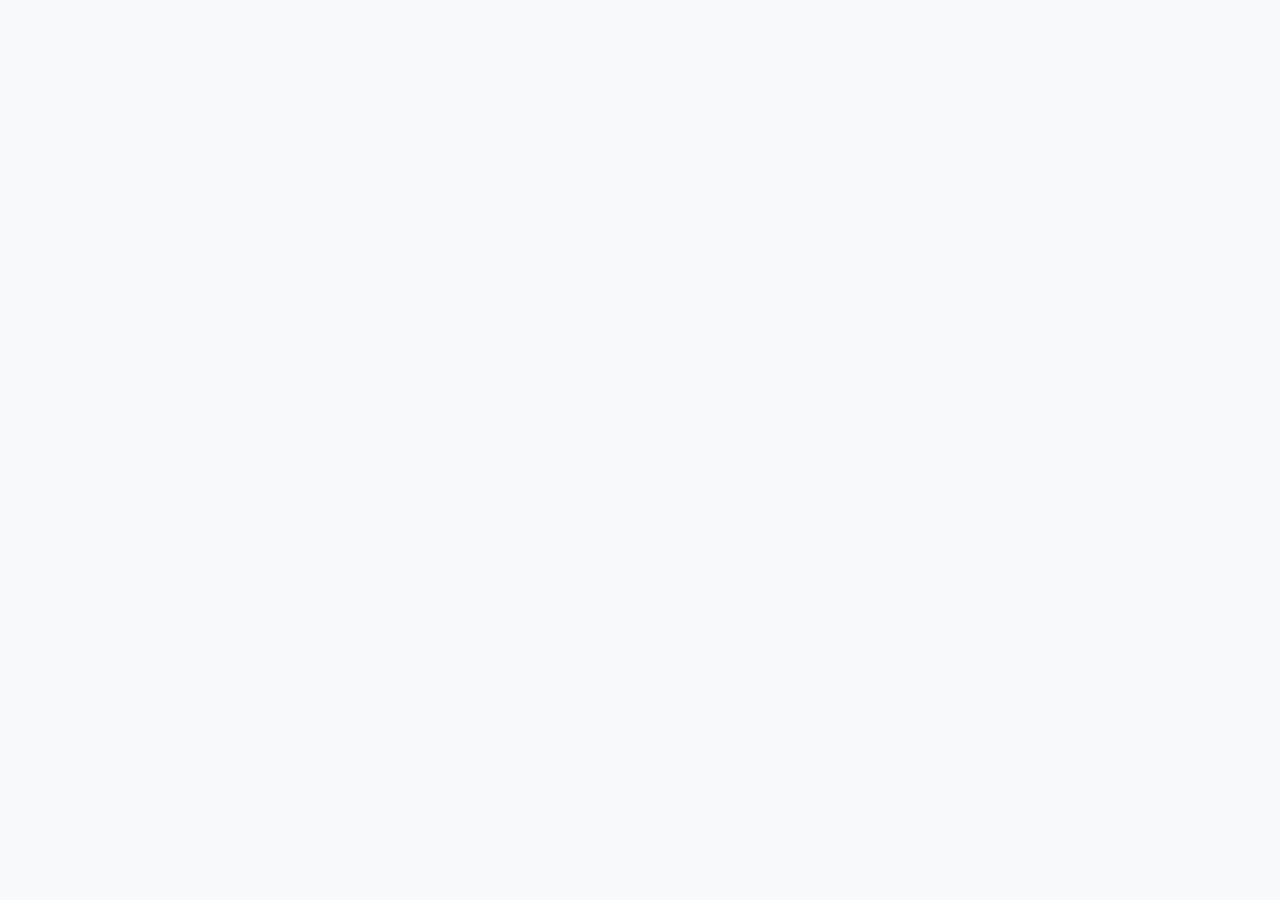
==== commit 3e95fcac: "Remove admin login screen — auto-authenticates on page load Co-Authored-By: Claude Sonnet 4.6 <norep" ====
--- a/admin/index.html
+++ b/admin/index.html
@@ -22,29 +22,6 @@
   }
   body { font-family: -apple-system, BlinkMacSystemFont, 'Segoe UI', Roboto, sans-serif; background: var(--bg); color: var(--text); min-height: 100vh; }
 
-  /* Login */
-  #login-screen {
-    min-height: 100vh;
-    display: flex;
-    align-items: center;
-    justify-content: center;
-    background: linear-gradient(135deg, #1a1a2e 0%, #16213e 100%);
-  }
-  .login-box {
-    background: white;
-    border-radius: 16px;
-    padding: 48px 40px;
-    width: 380px;
-    box-shadow: 0 20px 60px rgba(0,0,0,0.3);
-    text-align: center;
-  }
-  .login-box .logo { font-size: 48px; margin-bottom: 8px; }
-  .login-box h1 { font-size: 22px; font-weight: 700; color: var(--blue); margin-bottom: 4px; }
-  .login-box p { color: var(--muted); font-size: 14px; margin-bottom: 32px; }
-  .form-group { margin-bottom: 16px; text-align: left; }
-  .form-group label { display: block; font-size: 13px; font-weight: 600; color: var(--muted); margin-bottom: 6px; text-transform: uppercase; letter-spacing: 0.5px; }
-  .form-group input { width: 100%; padding: 12px 16px; border: 1.5px solid var(--border); border-radius: 8px; font-size: 15px; outline: none; transition: border-color 0.15s; }
-  .form-group input:focus { border-color: var(--blue); }
   .btn { display: inline-flex; align-items: center; gap: 8px; padding: 11px 20px; border-radius: 8px; border: none; font-size: 14px; font-weight: 600; cursor: pointer; transition: background 0.15s, transform 0.1s; }
   .btn:active { transform: scale(0.97); }
   .btn-primary { background: var(--blue); color: white; }
@@ -244,7 +221,15 @@
   .empty p { font-size: 14px; }
 
   /* AI Instructions editor */
-  #instructions-editor { width: 100%; min-height: 400px; font-family: 'Courier New', monospace; font-size: 13px; line-height: 1.6; resize: vertical; }
+  #instructions-editor {
+    width: 100%; min-height: 500px; resize: vertical;
+    font-family: 'Inter', -apple-system, BlinkMacSystemFont, 'Segoe UI', sans-serif;
+    font-size: 14px; line-height: 1.75; color: #1a1a1a;
+    padding: 20px; border: 1.5px solid #e5e7eb; border-radius: 8px;
+    background: #fafafa;
+    transition: border-color 0.15s, background 0.15s;
+  }
+  #instructions-editor:focus { border-color: var(--blue); background: #fff; outline: none; }
 
   /* Search */
   .search-input { padding: 9px 14px; border: 1.5px solid var(--border); border-radius: 8px; font-size: 14px; outline: none; width: 260px; }
@@ -270,28 +255,54 @@
   .pagination button:disabled { opacity: 0.4; cursor: default; }
   .pagination button.current { background: var(--blue); color: white; border-color: var(--blue); }
   .pagination span { font-size: 13px; color: var(--muted); }
+
+  /* Mobile */
+  .hamburger {
+    display: none;
+    background: none;
+    border: none;
+    cursor: pointer;
+    padding: 4px;
+    margin-right: 12px;
+    flex-direction: column;
+    gap: 5px;
+  }
+  .hamburger span {
+    display: block;
+    width: 22px;
+    height: 2px;
+    background: var(--text);
+    border-radius: 2px;
+    transition: 0.2s;
+  }
+  .sidebar-overlay {
+    display: none;
+    position: fixed;
+    inset: 0;
+    background: rgba(0,0,0,0.5);
+    z-index: 99;
+  }
+
+  @media (max-width: 768px) {
+    .hamburger { display: flex; }
+    .sidebar {
+      transform: translateX(-100%);
+      transition: transform 0.25s ease;
+    }
+    .sidebar.mobile-open { transform: translateX(0); }
+    .sidebar-overlay.mobile-open { display: block; }
+    .main { margin-left: 0; }
+    .topbar { padding: 0 16px; }
+    .content { padding: 16px; }
+    .stats-grid { grid-template-columns: repeat(2, 1fr); gap: 12px; margin-bottom: 20px; }
+    .card-header { padding: 14px 16px; flex-wrap: wrap; gap: 8px; }
+    .card-body { padding: 16px; }
+    .table-wrap { overflow-x: auto; }
+    table { min-width: 500px; }
+  }
 </style>
 </head>
 <body>
-
-<!-- Login -->
-<div id="login-screen">
-  <div class="login-box">
-    <div class="logo">🔥</div>
-    <h1>Valiquette Mechanical</h1>
-    <p>Admin Panel</p>
-    <div id="login-error">Invalid username or password</div>
-    <div class="form-group">
-      <label>Username</label>
-      <input type="text" id="login-username" value="admin" autocomplete="username">
-    </div>
-    <div class="form-group">
-      <label>Password</label>
-      <input type="password" id="login-password" placeholder="Password" autocomplete="current-password">
-    </div>
-    <button class="btn btn-primary btn-full" onclick="doLogin()">Sign In</button>
-  </div>
-</div>
 
 <!-- App -->
 <div id="app">
@@ -325,9 +336,15 @@
       </div>
     </nav>
 
+    <!-- Sidebar overlay for mobile -->
+    <div class="sidebar-overlay" id="sidebar-overlay" onclick="closeSidebar()"></div>
+
     <!-- Main -->
     <div class="main">
       <div class="topbar">
+        <button class="hamburger" onclick="openSidebar()" aria-label="Menu">
+          <span></span><span></span><span></span>
+        </button>
         <h1 id="page-title">Dashboard</h1>
       </div>
       <div class="content" id="main-content">
@@ -359,33 +376,24 @@
 
 // ── Auth ──────────────────────────────────────────────────────────────────────
 
-function doLogin() {
-  var u = document.getElementById('login-username').value.trim();
-  var p = document.getElementById('login-password').value;
+function autoLogin() {
   fetch(API + '/api/admin/login', {
     method: 'POST',
     headers: { 'Content-Type': 'application/json' },
-    body: JSON.stringify({ username: u, password: p }),
+    body: JSON.stringify({ username: 'admin', password: 'valiquette2024' }),
   })
-  .then(function(r) {
-    if (!r.ok) throw new Error('bad');
-    return r.json();
-  })
+  .then(function(r) { return r.json(); })
   .then(function(d) {
     token = d.token;
     localStorage.setItem('vm_token', token);
     showApp();
-  })
-  .catch(function() {
-    document.getElementById('login-error').style.display = 'block';
   });
 }
 
 function doLogout() {
   token = null;
   localStorage.removeItem('vm_token');
-  document.getElementById('app').style.display = 'none';
-  document.getElementById('login-screen').style.display = 'flex';
+  autoLogin();
 }
 
 // ── API helpers ───────────────────────────────────────────────────────────────
@@ -407,8 +415,18 @@
 
 // ── Navigation ────────────────────────────────────────────────────────────────
 
+function openSidebar() {
+  document.querySelector('.sidebar').classList.add('mobile-open');
+  document.getElementById('sidebar-overlay').classList.add('mobile-open');
+}
+function closeSidebar() {
+  document.querySelector('.sidebar').classList.remove('mobile-open');
+  document.getElementById('sidebar-overlay').classList.remove('mobile-open');
+}
+
 function navigate(section) {
   currentSection = section;
+  closeSidebar();
   document.querySelectorAll('.nav-item').forEach(function(el) {
     el.classList.toggle('active', el.dataset.section === section);
   });
@@ -430,7 +448,6 @@
 }
 
 function showApp() {
-  document.getElementById('login-screen').style.display = 'none';
   document.getElementById('app').style.display = 'block';
   loadUncontactedBadge();
   navigate('dashboard');
@@ -469,7 +486,7 @@
             '<button class="btn btn-primary" onclick="navigate(\'knowledge\')">📚 Manage Knowledge Base</button>',
             '<button class="btn btn-secondary" onclick="navigate(\'instructions\')">🤖 Edit AI Instructions</button>',
             '<button class="btn btn-secondary" onclick="navigate(\'leads\')">👤 View Leads</button>',
-            '<button class="btn btn-secondary" onclick="window.open(\'/demo\',\'_blank\')">🔗 Open Chat Demo</button>',
+            '<button class="btn btn-secondary" onclick="window.open(window.location.origin,\'_blank\')">🔗 Open Chat Demo</button>',
           '</div>',
         '</div>',
         '<div class="card">',
@@ -529,7 +546,10 @@
         '<input class="search-input" placeholder="Search entries..." oninput="filterKB(this.value)" value="' + esc(kbFilter) + '">',
         '<span style="font-size:13px;color:#6b7280">' + filtered.length + ' entries</span>',
       '</div>',
-      '<button class="btn btn-primary" onclick="openAddEntry()">+ Add Entry</button>',
+      '<div style="display:flex;gap:8px">',
+        '<button class="btn btn-secondary" id="sync-btn" onclick="syncKB()">↻ Sync from Pinecone</button>',
+        '<button class="btn btn-primary" onclick="openAddEntry()">+ Add Entry</button>',
+      '</div>',
     '</div>',
   ];
 
@@ -546,10 +566,10 @@
               '<span class="kb-category">' + esc(e.category) + '</span>',
               '<span class="kb-title">' + esc(e.title) + '</span>',
             '</div>',
-            '<div class="kb-content">' + esc(e.content).substring(0, 200) + (e.content.length > 200 ? '...' : '') + '</div>',
+            '<div class="kb-content">' + esc(e.content) + '</div>',
             '<div class="kb-actions">',
-              '<button class="btn btn-sm btn-secondary" onclick="openEditEntry(' + JSON.stringify(e.id) + ')">✏️ Edit</button>',
-              '<button class="btn btn-sm btn-danger" onclick="confirmDeleteEntry(' + JSON.stringify(e.id) + ', ' + JSON.stringify(e.title) + ')">🗑️ Delete</button>',
+              '<button class="btn btn-sm btn-secondary" onclick="openEditEntry(\'' + e.id + '\')">✏️ Edit</button>',
+              '<button class="btn btn-sm btn-danger" onclick="confirmDeleteEntry(\'' + e.id + '\', \'' + e.title.replace(/'/g, "\\'") + '\')">🗑️ Delete</button>',
             '</div>',
           '</div>',
         ].join(''));
@@ -559,6 +579,27 @@
   }
 
   document.getElementById('main-content').innerHTML = html.join('');
+
+  // Restore focus to search input if it was active before re-render
+  var searchInput = document.querySelector('.search-input');
+  if (searchInput && kbFilter) {
+    searchInput.focus();
+    searchInput.setSelectionRange(searchInput.value.length, searchInput.value.length);
+  }
+}
+
+function syncKB() {
+  var btn = document.getElementById('sync-btn');
+  if (btn) { btn.textContent = '↻ Syncing...'; btn.disabled = true; }
+  api('POST', '/api/admin/knowledge-base/sync')
+    .then(function(d) {
+      toast('Synced ' + d.synced + ' entries from Pinecone', 'success');
+      loadKnowledge();
+    })
+    .catch(function() {
+      toast('Sync failed', 'error');
+      if (btn) { btn.textContent = '↻ Sync from Pinecone'; btn.disabled = false; }
+    });
 }
 
 function filterKB(val) {
@@ -581,8 +622,11 @@
 }
 
 function kbForm(entry, isEdit) {
-  var categories = ['Company Info','Service Areas','Furnaces','Air Conditioning','Heat Pumps','Water Heaters','Gas Piping','Gas Fireplaces','Smart Thermostats','Ventilation','Maintenance','Commercial','Emergency Procedures'];
-  var catOptions = categories.map(function(c) {
+  var categories = ['About','Services','Furnaces','Air Conditioners','Water Heaters','Pricing','FAQ','Heat Pumps','Gas Piping','Gas Fireplaces','Smart Thermostats','Ventilation','Maintenance','Commercial','Emergency Procedures'];
+  var allCats = entry.category && categories.indexOf(entry.category) === -1
+    ? categories.concat([entry.category])
+    : categories;
+  var catOptions = allCats.map(function(c) {
     return '<option value="' + esc(c) + '"' + (entry.category === c ? ' selected' : '') + '>' + esc(c) + '</option>';
   }).join('');
   return [
@@ -600,7 +644,7 @@
     '</div>',
     '<div class="modal-footer">',
       '<button class="btn btn-secondary" onclick="closeModal()">Cancel</button>',
-      '<button class="btn btn-primary" onclick="saveKBEntry(' + (isEdit ? JSON.stringify(entry.id) : 'null') + ')">',
+      '<button class="btn btn-primary" onclick="saveKBEntry(' + (isEdit ? ('\'' + entry.id + '\'') : 'null') + ')">',
         isEdit ? 'Save Changes' : 'Add Entry',
       '</button>',
     '</div>',
@@ -631,7 +675,7 @@
     '<p style="margin-bottom:24px">Are you sure you want to delete <strong>' + esc(title) + '</strong>? This will remove it from the knowledge base and Pinecone permanently.</p>',
     '<div class="modal-footer">',
       '<button class="btn btn-secondary" onclick="closeModal()">Cancel</button>',
-      '<button class="btn btn-danger" onclick="deleteEntry(' + JSON.stringify(id) + ')">Delete</button>',
+      '<button class="btn btn-danger" onclick="deleteEntry(\'' + id + '\')">Delete</button>',
     '</div>',
   ].join('');
   openModal();
@@ -663,7 +707,7 @@
         '</div>',
         '<div class="card-body">',
           '<p style="font-size:13px;color:#6b7280;margin-bottom:16px">This is the system prompt loaded on every chat request. It defines the bot\'s personality, rules, and behavior. Edit carefully — changes take effect immediately.</p>',
-          '<textarea id="instructions-editor" class="form-row" style="width:100%;min-height:500px;font-family:monospace;font-size:13px;line-height:1.6;padding:16px;border:1.5px solid #e5e7eb;border-radius:8px;resize:vertical">' + esc(d.instructions) + '</textarea>',
+          '<textarea id="instructions-editor">' + esc(d.instructions) + '</textarea>',
         '</div>',
       '</div>',
     ].join('');
@@ -706,8 +750,8 @@
           '<td>' + c.message_count + '</td>',
           '<td>' + (c.flagged ? '⭐' : '') + '</td>',
           '<td style="white-space:nowrap">',
-            '<button class="btn btn-sm btn-secondary" style="margin-right:6px" onclick="viewConversation(' + JSON.stringify(c.id) + ')">View</button>',
-            '<button class="btn btn-sm btn-danger" onclick="confirmDeleteConversation(' + JSON.stringify(c.id) + ')">Delete</button>',
+            '<button class="btn btn-sm btn-secondary" style="margin-right:6px" onclick="viewConversation(\'' + c.id + '\')">View</button>',
+            '<button class="btn btn-sm btn-danger" onclick="confirmDeleteConversation(\'' + c.id + '\')">Delete</button>',
           '</td>',
         '</tr>',
       ].join(''));
@@ -738,7 +782,7 @@
       '</div>',
       '<div class="conv-messages" style="max-height:400px;overflow-y:auto;padding:8px 0">' + (msgsHtml || '<p style="color:#6b7280">Empty conversation</p>') + '</div>',
       '<div class="modal-footer" style="margin-top:16px">',
-        '<button class="btn btn-secondary" onclick="toggleFlag(' + JSON.stringify(c.id) + ')">',
+        '<button class="btn btn-secondary" onclick="toggleFlag(\'' + c.id + '\')">',
           c.flagged ? '⭐ Unflag' : '☆ Flag',
         '</button>',
         '<button class="btn btn-secondary" onclick="closeModal()">Close</button>',
@@ -760,7 +804,7 @@
     '<p style="margin-bottom:24px">Are you sure you want to permanently delete this conversation and all its messages? This cannot be undone.</p>',
     '<div class="modal-footer">',
       '<button class="btn btn-secondary" onclick="closeModal()">Cancel</button>',
-      '<button class="btn btn-danger" onclick="deleteConversation(' + JSON.stringify(id) + ')">Delete</button>',
+      '<button class="btn btn-danger" onclick="deleteConversation(\'' + id + '\')">Delete</button>',
     '</div>',
   ].join('');
   openModal();
@@ -879,14 +923,10 @@
   if (e.key === 'Escape') closeModal();
 });
 
-document.getElementById('login-password').addEventListener('keydown', function(e) {
-  if (e.key === 'Enter') doLogin();
-});
-
 if (token) {
   showApp();
 } else {
-  document.getElementById('login-screen').style.display = 'flex';
+  autoLogin();
 }
 </script>
 </body>
